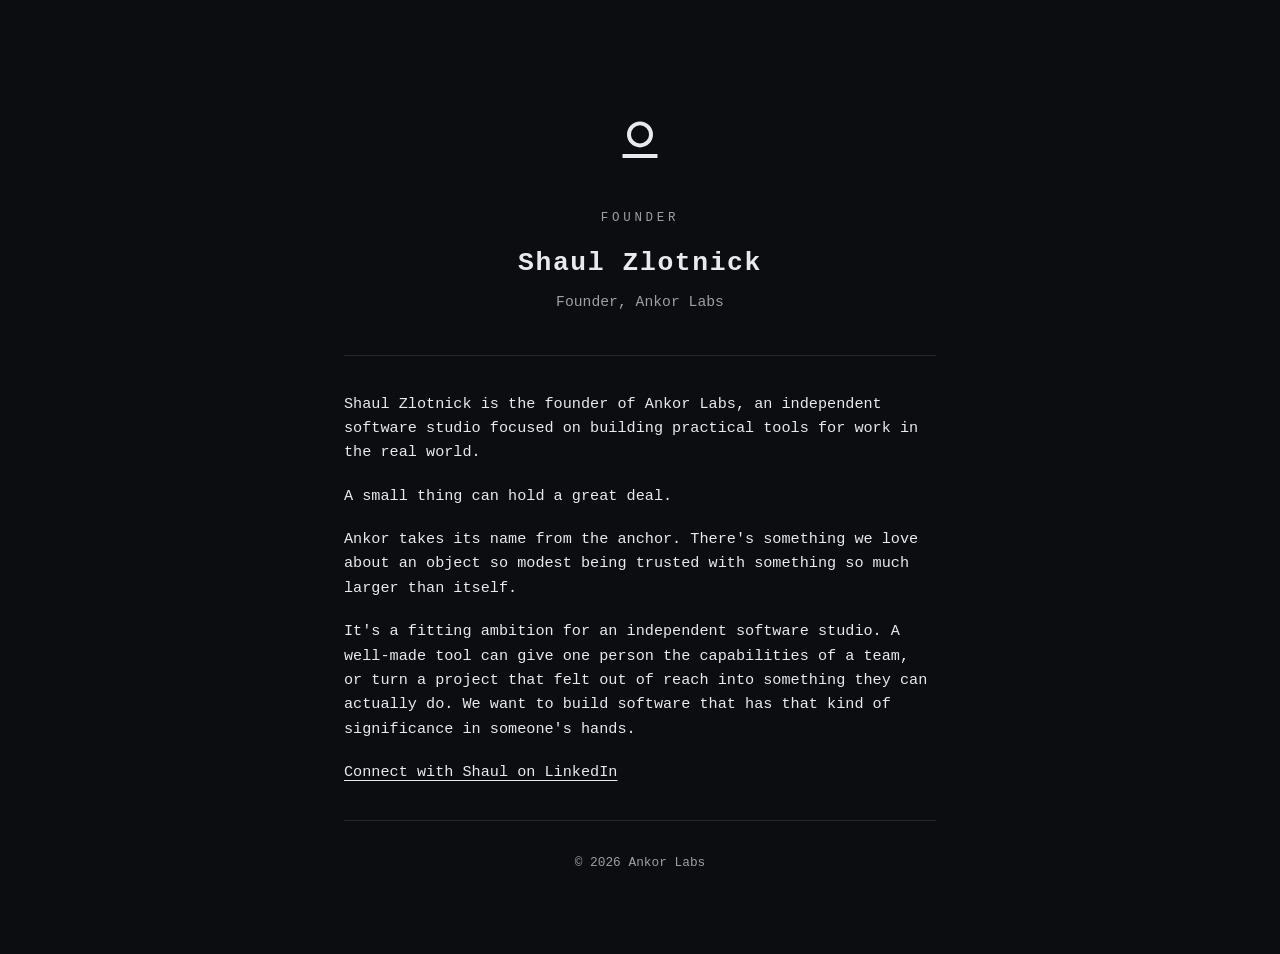
==== about.html @ 3d7ab2a7 "Add founder page for Shaul Zlotnick This file contains the HTML structure for the 'About' page, incl" ====
<!doctype html>
<html lang="en">
<head>
<meta charset="utf-8">
<meta name="viewport" content="width=device-width, initial-scale=1">
<title>Shaul Zlotnick, Founder of Ankor Labs</title>
<meta name="description" content="Shaul Zlotnick is the founder of Ankor Labs, an independent software studio building practical tools for work in the real world.">
<meta name="robots" content="index,follow">
<link rel="canonical" href="https://ankorlabs.com/about.html">
<link rel="icon" href="/favicon.ico" sizes="any">
<link rel="icon" type="image/svg+xml" href="/logo.svg">
<link rel="apple-touch-icon" href="/apple-touch-icon.png">
<script type="application/ld+json">
{"@context":"https://schema.org","@type":"Person","name":"Shaul Zlotnick","jobTitle":"Founder","worksFor":{"@type":"Organization","name":"Ankor Labs","url":"https://ankorlabs.com/"},"sameAs":["https://www.linkedin.com/in/shaulzlotnick/"]}
</script>
<style>
  :root{--bg:#0b0d10;--fg:#e8eaed;--dim:#9aa0a6;--line:#23262b}
  *{box-sizing:border-box}
  body{background:var(--bg);color:var(--fg);font-family:ui-monospace,SFMono-Regular,Menlo,Consolas,monospace;margin:0;line-height:1.6}
  main{max-width:640px;margin:0 auto;padding:4rem 1.5rem}
  header{text-align:center;padding:2.5rem 0 2.5rem}
  .logo{display:block;width:76px;height:76px;margin:0 auto 1.8rem}
  .eyebrow{color:var(--dim);font-size:.78rem;letter-spacing:.3em;text-transform:uppercase;margin:0 0 .8rem}
  h1{font-size:1.65rem;letter-spacing:.06em;font-weight:600;margin:0 0 .45rem}
  .role{color:var(--dim);font-size:.92rem;margin:0}
  section{border-top:1px solid var(--line);padding:2.25rem 0}
  p{margin:0 0 1.2rem;font-size:.95rem}
  p:last-child{margin-bottom:0}
  a{color:var(--fg);text-underline-offset:.25em}
  footer{border-top:1px solid var(--line);padding:2rem 0 1rem;text-align:center}
  footer p{color:var(--dim);font-size:.8rem}
</style>
</head>
<body>
<main>
  <header>
    <a href="/" aria-label="Ankor Labs home"><img class="logo" src="/logo.svg" alt="Ankor Labs logo"></a>
    <p class="eyebrow">Founder</p>
    <h1>Shaul Zlotnick</h1>
    <p class="role">Founder, Ankor Labs</p>
  </header>

  <section>
    <p>Shaul Zlotnick is the founder of Ankor Labs, an independent software studio focused on building practical tools for work in the real world.</p>
    <p>A small thing can hold a great deal.</p>
    <p>Ankor takes its name from the anchor. There's something we love about an object so modest being trusted with something so much larger than itself.</p>
    <p>It's a fitting ambition for an independent software studio. A well-made tool can give one person the capabilities of a team, or turn a project that felt out of reach into something they can actually do. We want to build software that has that kind of significance in someone's hands.</p>
    <p><a href="https://www.linkedin.com/in/shaulzlotnick/" rel="me">Connect with Shaul on LinkedIn</a></p>
  </section>

  <footer>
    <p>&copy; 2026 Ankor Labs</p>
  </footer>
</main>
</body>
</html>
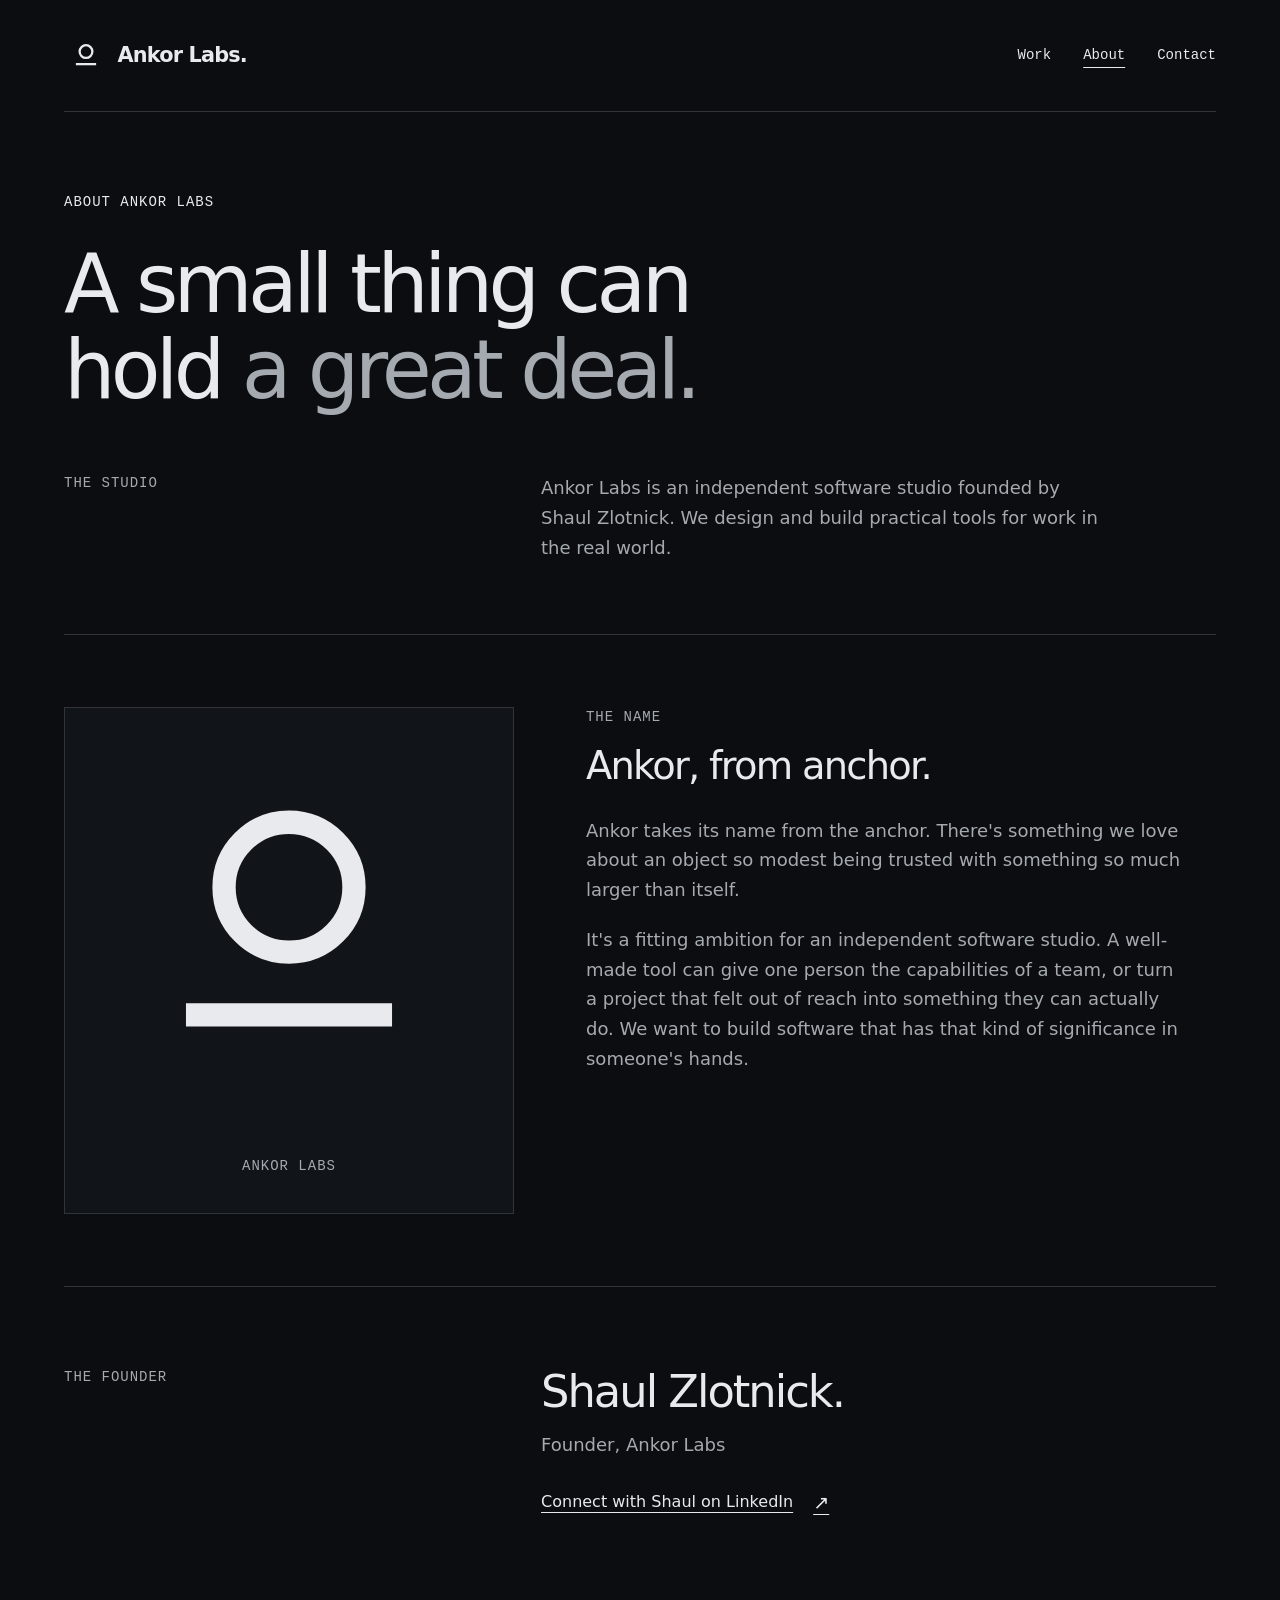
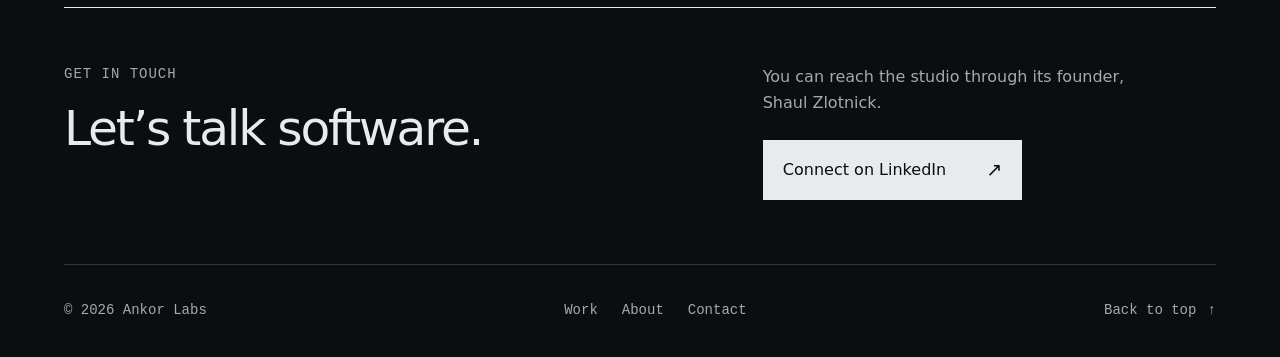
==== commit 801bd849: "Redesign: new layout and typography, monochrome accent, og image, robots + sitemap" ====
--- a/about.html
+++ b/about.html
@@ -1,56 +1,73 @@
 <!doctype html>
 <html lang="en">
 <head>
-<meta charset="utf-8">
-<meta name="viewport" content="width=device-width, initial-scale=1">
-<title>Shaul Zlotnick, Founder of Ankor Labs</title>
-<meta name="description" content="Shaul Zlotnick is the founder of Ankor Labs, an independent software studio building practical tools for work in the real world.">
-<meta name="robots" content="index,follow">
-<link rel="canonical" href="https://ankorlabs.com/about.html">
-<link rel="icon" href="/favicon.ico" sizes="any">
-<link rel="icon" type="image/svg+xml" href="/logo.svg">
-<link rel="apple-touch-icon" href="/apple-touch-icon.png">
-<script type="application/ld+json">
-{"@context":"https://schema.org","@type":"Person","name":"Shaul Zlotnick","jobTitle":"Founder","worksFor":{"@type":"Organization","name":"Ankor Labs","url":"https://ankorlabs.com/"},"sameAs":["https://www.linkedin.com/in/shaulzlotnick/"]}
-</script>
-<style>
-  :root{--bg:#0b0d10;--fg:#e8eaed;--dim:#9aa0a6;--line:#23262b}
-  *{box-sizing:border-box}
-  body{background:var(--bg);color:var(--fg);font-family:ui-monospace,SFMono-Regular,Menlo,Consolas,monospace;margin:0;line-height:1.6}
-  main{max-width:640px;margin:0 auto;padding:4rem 1.5rem}
-  header{text-align:center;padding:2.5rem 0 2.5rem}
-  .logo{display:block;width:76px;height:76px;margin:0 auto 1.8rem}
-  .eyebrow{color:var(--dim);font-size:.78rem;letter-spacing:.3em;text-transform:uppercase;margin:0 0 .8rem}
-  h1{font-size:1.65rem;letter-spacing:.06em;font-weight:600;margin:0 0 .45rem}
-  .role{color:var(--dim);font-size:.92rem;margin:0}
-  section{border-top:1px solid var(--line);padding:2.25rem 0}
-  p{margin:0 0 1.2rem;font-size:.95rem}
-  p:last-child{margin-bottom:0}
-  a{color:var(--fg);text-underline-offset:.25em}
-  footer{border-top:1px solid var(--line);padding:2rem 0 1rem;text-align:center}
-  footer p{color:var(--dim);font-size:.8rem}
-</style>
+  <meta charset="utf-8">
+  <meta name="viewport" content="width=device-width, initial-scale=1">
+  <title>About Ankor Labs — The Name, the Studio &amp; the Founder</title>
+  <meta name="description" content="The story behind Ankor Labs: an independent software studio founded by Shaul Zlotnick, with a name inspired by the anchor.">
+  <meta name="theme-color" content="#0b0d10">
+  <link rel="canonical" href="https://ankorlabs.com/about.html">
+  <link rel="icon" href="./favicon.ico" sizes="any">
+  <link rel="icon" type="image/svg+xml" href="./logo.svg">
+  <link rel="icon" type="image/png" sizes="32x32" href="./favicon-32.png">
+  <link rel="icon" type="image/png" sizes="16x16" href="./favicon-16.png">
+  <link rel="apple-touch-icon" href="./apple-touch-icon.png">
+  <link rel="stylesheet" href="./styles.css">
+  <meta property="og:type" content="website">
+  <meta property="og:site_name" content="Ankor Labs">
+  <meta property="og:title" content="About Ankor Labs — A small thing can hold a great deal.">
+  <meta property="og:description" content="The name, the studio, and founder Shaul Zlotnick. Read the story behind Ankor Labs.">
+  <meta property="og:url" content="https://ankorlabs.com/about.html">
+  <meta property="og:image" content="https://ankorlabs.com/og.png">
+  <meta property="og:image:width" content="1730">
+  <meta property="og:image:height" content="909">
+  <meta property="og:image:alt" content="Ankor Labs. An independent software studio.">
+  <meta name="twitter:card" content="summary_large_image">
+  <meta name="twitter:title" content="About Ankor Labs — A small thing can hold a great deal.">
+  <meta name="twitter:description" content="The name, the studio, and founder Shaul Zlotnick. Read the story behind Ankor Labs.">
+  <meta name="twitter:image" content="https://ankorlabs.com/og.png">
+  <meta name="twitter:image:alt" content="Ankor Labs. An independent software studio.">
+  <script type="application/ld+json">
+  {"@context":"https://schema.org","@graph":[{"@type":"AboutPage","@id":"https://ankorlabs.com/about.html#page","url":"https://ankorlabs.com/about.html","name":"About Ankor Labs","about":{"@type":"Organization","@id":"https://ankorlabs.com/#organization","name":"Ankor Labs","url":"https://ankorlabs.com/"}},{"@type":"Person","@id":"https://ankorlabs.com/about.html#founder","name":"Shaul Zlotnick","jobTitle":"Founder","url":"https://ankorlabs.com/about.html#founder","worksFor":{"@type":"Organization","@id":"https://ankorlabs.com/#organization","name":"Ankor Labs","url":"https://ankorlabs.com/"},"sameAs":["https://www.linkedin.com/in/shaulzlotnick/"]}]}
+  </script>
 </head>
 <body>
-<main>
-  <header>
-    <a href="/" aria-label="Ankor Labs home"><img class="logo" src="/logo.svg" alt="Ankor Labs logo"></a>
-    <p class="eyebrow">Founder</p>
-    <h1>Shaul Zlotnick</h1>
-    <p class="role">Founder, Ankor Labs</p>
-  </header>
+  <a class="skip-link" href="#main">Skip to content</a>
+  <div class="site-wrap">
+    <header class="site-header">
+      <a class="brand" href="./index.html" aria-label="Ankor Labs home"><img src="./logo.svg" alt="" width="44" height="44"><span>Ankor Labs<span class="brand-period" aria-hidden="true">.</span></span></a>
+      <nav class="main-nav" aria-label="Main navigation"><a href="./index.html#work">Work</a><a href="./about.html" aria-current="page">About</a><a href="#contact">Contact</a></nav>
+    </header>
 
-  <section>
-    <p>Shaul Zlotnick is the founder of Ankor Labs, an independent software studio focused on building practical tools for work in the real world.</p>
-    <p>A small thing can hold a great deal.</p>
-    <p>Ankor takes its name from the anchor. There's something we love about an object so modest being trusted with something so much larger than itself.</p>
-    <p>It's a fitting ambition for an independent software studio. A well-made tool can give one person the capabilities of a team, or turn a project that felt out of reach into something they can actually do. We want to build software that has that kind of significance in someone's hands.</p>
-    <p><a href="https://www.linkedin.com/in/shaulzlotnick/" rel="me">Connect with Shaul on LinkedIn</a></p>
-  </section>
+    <main id="main">
+      <section class="about-hero" aria-labelledby="about-title">
+        <p class="eyebrow">About Ankor Labs</p>
+        <h1 id="about-title">A small thing can<br>hold <span class="text-muted">a great deal.</span></h1>
+        <div class="about-intro"><p class="eyebrow">The studio</p><p>Ankor Labs is an independent software studio founded by Shaul Zlotnick. We design and build practical tools for work in the real world.</p></div>
+      </section>
 
-  <footer>
-    <p>&copy; 2026 Ankor Labs</p>
-  </footer>
-</main>
+      <section class="name-section" id="name" aria-labelledby="name-title">
+        <div class="name-mark"><img src="./logo.svg" alt="Ankor Labs mark: a circle above a horizontal line" width="420" height="420"><span class="eyebrow" aria-hidden="true">Ankor Labs</span></div>
+        <div class="name-copy">
+          <p class="eyebrow">The name</p>
+          <h2 id="name-title">Ankor, from anchor.</h2>
+          <p>Ankor takes its name from the anchor. There's something we love about an object so modest being trusted with something so much larger than itself.</p>
+          <p>It's a fitting ambition for an independent software studio. A well-made tool can give one person the capabilities of a team, or turn a project that felt out of reach into something they can actually do. We want to build software that has that kind of significance in someone's hands.</p>
+        </div>
+      </section>
+
+      <section class="section-grid founder-section" id="founder" aria-labelledby="founder-title">
+        <p class="eyebrow">The founder</p>
+        <div class="founder-copy"><h2 id="founder-title">Shaul Zlotnick.</h2><p>Founder, Ankor Labs</p><a class="text-link" href="https://www.linkedin.com/in/shaulzlotnick/" rel="me">Connect with Shaul on LinkedIn <span aria-hidden="true">↗</span></a></div>
+      </section>
+
+      <section class="contact-section" id="contact" aria-labelledby="contact-title">
+        <div><p class="eyebrow">Get in touch</p><h2 id="contact-title">Let’s talk software.</h2></div>
+        <div class="contact-copy"><p>You can reach the studio through its founder, Shaul Zlotnick.</p><a class="button-link" href="https://www.linkedin.com/in/shaulzlotnick/">Connect on LinkedIn <span aria-hidden="true">↗</span></a></div>
+      </section>
+    </main>
+
+    <footer class="site-footer"><p>© 2026 Ankor Labs</p><nav aria-label="Footer navigation"><a href="./index.html#work">Work</a><a href="./about.html" aria-current="page">About</a><a href="#contact">Contact</a></nav><a class="back-top" href="#main">Back to top <span aria-hidden="true">↑</span></a></footer>
+  </div>
 </body>
 </html>
--- a/styles.css
+++ b/styles.css
@@ -0,0 +1,141 @@
+:root {
+  color-scheme: dark;
+  --bg: #0b0d10;
+  --panel: #111418;
+  --fg: #e8eaed;
+  --muted: #a5aab1;
+  --line: #30343b;
+  --accent: #e8eaed;
+  --sans: ui-sans-serif, system-ui, -apple-system, BlinkMacSystemFont, "Segoe UI", sans-serif;
+  --mono: ui-monospace, SFMono-Regular, Menlo, Consolas, monospace;
+}
+* { box-sizing: border-box; }
+html { scroll-behavior: smooth; scroll-padding-top: 2rem; }
+body { margin: 0; background: var(--bg); color: var(--fg); font: 1.125rem/1.65 var(--sans); -webkit-font-smoothing: antialiased; }
+::selection { background: var(--accent); color: var(--bg); }
+img { display: block; max-width: 100%; height: auto; }
+a { color: inherit; text-underline-offset: .3em; text-decoration-thickness: 1px; }
+a:focus-visible { outline: 2px solid var(--accent); outline-offset: 6px; }
+a:hover { color: var(--accent); }
+h1, h2, h3, p { margin: 0; }
+h1, h2, h3 { text-wrap: balance; }
+p { text-wrap: pretty; }
+h1 { font-size: clamp(3.1rem, 6.7vw, 6rem); font-weight: 500; line-height: 1.06; letter-spacing: -.058em; }
+h2 { font-size: clamp(2rem, 3.8vw, 3.4rem); line-height: 1.13; letter-spacing: -.045em; font-weight: 500; }
+h3 { font-size: 1.5rem; line-height: 1.25; letter-spacing: -.025em; font-weight: 500; }
+.site-wrap { width: min(100% - 6rem, 72rem); margin-inline: auto; }
+.text-muted { color: var(--muted); }
+.eyebrow { font: 400 .875rem/1.5 var(--mono); letter-spacing: .07em; text-transform: uppercase; color: var(--muted); }
+.skip-link { position: absolute; z-index: 10; top: 1rem; left: 1rem; padding: .7rem 1rem; background: var(--accent); color: var(--bg); transform: translateY(-200%); }
+.skip-link:focus { transform: translateY(0); }
+.site-header { display: flex; align-items: center; justify-content: space-between; gap: 2rem; min-height: 7rem; border-bottom: 1px solid var(--line); }
+.brand { display: inline-flex; align-items: center; gap: .6rem; text-decoration: none; font-size: 1.3rem; letter-spacing: -.04em; font-weight: 600; }
+.brand img { width: 2.75rem; height: 2.75rem; flex: 0 0 auto; }
+.brand-period { color: var(--accent); }
+.main-nav { display: flex; flex-wrap: wrap; gap: 2rem; font: .875rem/1.5 var(--mono); }
+.main-nav a { display: inline-flex; align-items: center; min-height: 2.75rem; padding-block: .5rem; text-decoration: none; }
+.main-nav a[aria-current="page"] { color: var(--accent); text-decoration: underline; text-underline-offset: .55em; }
+.home-hero { display: grid; grid-template-columns: minmax(0, 1.6fr) minmax(0, 1fr); align-items: center; gap: 5rem; padding-block: 5.4rem 5.8rem; }
+.hero-copy > .eyebrow { margin-bottom: 1.8rem; color: var(--accent); }
+.hero-description { max-width: 27rem; margin-block: 1.9rem 1.5rem; color: var(--muted); }
+.text-link { display: inline-flex; align-items: center; gap: 1.25rem; min-height: 2.75rem; max-width: 100%; padding-block: .5rem; font-size: 1rem; }
+.text-link span, .button-link span { font-size: 1.2rem; flex-shrink: 0; }
+.brand-story { align-self: stretch; display: flex; flex-direction: column; justify-content: center; color: var(--fg); text-decoration: none; }
+.brand-story-mark { width: 100%; aspect-ratio: 1; display: grid; place-items: center; border: 1px solid var(--line); background: var(--panel); }
+.brand-story-mark img { width: 100%; }
+.brand-story-caption { position: relative; padding-block: 1.5rem; border-bottom: 1px solid var(--line); }
+.brand-story-caption .eyebrow { margin-bottom: .55rem; }
+.brand-story-caption > p:not(.eyebrow) { font-size: 1.25rem; line-height: 1.45; letter-spacing: -.025em; }
+.story-arrow { position: absolute; bottom: 1.5rem; right: 0; color: var(--accent); font-size: 1.5rem; }
+.brand-story:hover .brand-story-mark { border-color: var(--muted); }
+.section-grid { display: grid; grid-template-columns: minmax(0, 1fr) minmax(0, 1.7fr); gap: 5rem; padding-block: 5rem; border-top: 1px solid var(--line); }
+.section-intro h2 { margin-block: 1rem 1.15rem; font-size: clamp(2rem, 3vw, 2.65rem); }
+.section-intro > p:not(.eyebrow) { max-width: 15rem; color: var(--muted); }
+.work-item { display: grid; grid-template-columns: 2rem minmax(0, 1fr); column-gap: 1.2rem; padding-block: 1.75rem; border-bottom: 1px solid var(--line); }
+.work-item:first-child { padding-top: .2rem; }
+.item-number { padding-top: .25rem; color: var(--accent); font: .875rem/1.5 var(--mono); }
+.work-item p { margin-top: .8rem; max-width: 34rem; color: var(--muted); font-size: 1.0625rem; }
+.work-status { display: flex; align-items: baseline; justify-content: space-between; flex-wrap: wrap; gap: .5rem 1.5rem; margin-top: 1.5rem; }
+.work-status > p { font-size: 1rem; }
+.approach-copy > p { margin-block: 1.5rem 1rem; max-width: 34rem; color: var(--muted); }
+.contact-section { display: grid; grid-template-columns: minmax(0, 1.4fr) minmax(0, 1fr); gap: 4rem; padding-block: 3.5rem 4rem; border-top: 1px solid var(--accent); }
+.contact-section h2 { margin-top: 1rem; font-size: clamp(2rem, 3.8vw, 3.15rem); }
+.contact-copy p { max-width: 25rem; margin-bottom: 1.5rem; color: var(--muted); font-size: 1rem; }
+.button-link { display: inline-flex; align-items: center; justify-content: space-between; gap: 2.5rem; max-width: 100%; padding: .8rem 1.2rem; background: var(--accent); color: var(--bg); font-size: 1rem; font-weight: 500; text-decoration: none; border: 1px solid var(--accent); }
+.button-link:hover { background: var(--fg); border-color: var(--fg); color: var(--bg); }
+.site-footer { display: flex; flex-wrap: wrap; justify-content: space-between; align-items: center; gap: 1rem 2rem; border-top: 1px solid var(--line); padding-block: 1.5rem; font: .875rem/1.5 var(--mono); color: var(--muted); }
+.site-footer nav { display: flex; flex-wrap: wrap; gap: 1.5rem; }
+.site-footer a { display: inline-flex; align-items: center; min-height: 2.75rem; text-decoration: none; }
+.site-footer .back-top { gap: .7rem; }
+.about-hero { padding-block: 5rem 4.5rem; }
+.about-hero > .eyebrow { color: var(--accent); margin-bottom: 1.75rem; }
+.about-hero h1 { font-size: clamp(2.9rem, 6.35vw, 5.5rem); }
+.about-intro { display: grid; grid-template-columns: minmax(0, 1fr) minmax(0, 1.7fr); gap: 5rem; margin-top: 3.75rem; }
+.about-intro > p:not(.eyebrow) { max-width: 35rem; color: var(--muted); }
+.name-section { display: grid; grid-template-columns: minmax(0, 1fr) minmax(0, 1.4fr); gap: 4.5rem; padding-block: 4.5rem; border-top: 1px solid var(--line); align-items: start; }
+.name-mark { background: var(--panel); border: 1px solid var(--line); display: grid; justify-items: center; padding-bottom: 2.25rem; }
+.name-mark img { width: 100%; }
+.name-copy .eyebrow { margin-bottom: 1rem; }
+.name-copy h2 { font-size: clamp(2rem, 3vw, 2.6rem); margin-bottom: 1.75rem; }
+.name-copy > p:not(.eyebrow) { color: var(--muted); margin-top: 1.25rem; }
+.founder-copy h2 { font-size: clamp(2rem, 3.5vw, 3rem); }
+.founder-copy > p { color: var(--muted); margin-block: .75rem 1.2rem; }
+
+@media (min-width: 100rem) {
+  .home-hero { padding-block: 6rem; }
+}
+@media (max-width: 60rem) {
+  .site-wrap { width: min(100% - 4rem, 72rem); }
+  .home-hero { gap: 2.5rem; }
+  .section-grid, .about-intro { gap: 2.5rem; grid-template-columns: minmax(0, 1fr) minmax(0, 1.8fr); }
+  .name-section { gap: 2.5rem; }
+  .contact-section { gap: 2.5rem; grid-template-columns: 1fr 1fr; }
+}
+@media (max-width: 44rem) {
+  .site-wrap { width: calc(100% - 3rem); }
+  .site-header { min-height: 6rem; gap: 1rem; }
+  .brand { font-size: 1.15rem; gap: .25rem; }
+  .brand img { width: 2.25rem; height: 2.25rem; }
+  .main-nav { gap: 1.1rem; }
+  .home-hero { grid-template-columns: 1fr; gap: 2.75rem; padding-block: 3rem; }
+  h1 { font-size: clamp(3rem, 11vw, 4.6rem); }
+  .hero-copy > .eyebrow { margin-bottom: 1.25rem; }
+  .hero-description { margin-top: 1.5rem; }
+  .brand-story { display: grid; grid-template-columns: minmax(0, .65fr) minmax(0, 1.5fr); align-items: center; gap: 1.5rem; border-block: 1px solid var(--line); padding-block: 1.25rem; }
+  .brand-story-mark { width: 100%; }
+  .brand-story-caption { min-width: 0; padding: 0 1.5rem 0 0; border: 0; }
+  .brand-story-caption > p:not(.eyebrow) { font-size: 1.125rem; }
+  .story-arrow { bottom: 0; font-size: 1.2rem; }
+  .section-grid, .about-intro, .name-section, .contact-section { grid-template-columns: 1fr; gap: 2rem; }
+  .section-grid, .name-section { padding-block: 3rem; }
+  .work-section { border-top: 0; padding-top: .5rem; }
+  .section-intro > p:not(.eyebrow) { max-width: none; }
+  .work-item { column-gap: .5rem; }
+  .work-status { margin-top: 1.25rem; }
+  .contact-section { padding-block: 3rem; }
+  .contact-copy p { max-width: 29rem; }
+  .site-footer { align-items: flex-start; gap: .5rem 1.5rem; }
+  .site-footer > p { flex-basis: 100%; }
+  .about-hero { padding-block: 3rem; }
+  .about-hero h1 { font-size: clamp(2.5rem, 9vw, 4rem); }
+  .about-intro { margin-top: 2.5rem; gap: 1rem; }
+  .name-mark { max-width: 24rem; width: 100%; margin-inline: auto; padding-bottom: 1.5rem; }
+  .name-mark img { width: 15rem; }
+  .name-copy h2 { margin-bottom: 1.25rem; }
+}
+@media (max-width: 28rem) {
+  .site-wrap { width: calc(100% - 2.5rem); }
+  .site-header { flex-wrap: wrap; gap: .2rem 1rem; padding-block: 1rem .75rem; }
+  .brand { flex-basis: 100%; }
+  .main-nav { width: 100%; justify-content: space-between; gap: 1rem; }
+  .home-hero { padding-top: 2.5rem; }
+  .hero-copy > .eyebrow { max-width: 17rem; }
+  .brand-story { gap: 1rem; }
+  .work-status { display: block; }
+  .work-status p { margin-top: .5rem; }
+  .site-footer nav { gap: 1rem; }
+  .button-link { gap: 1rem; }
+}
+@media (prefers-reduced-motion: reduce) {
+  html { scroll-behavior: auto; }
+}
